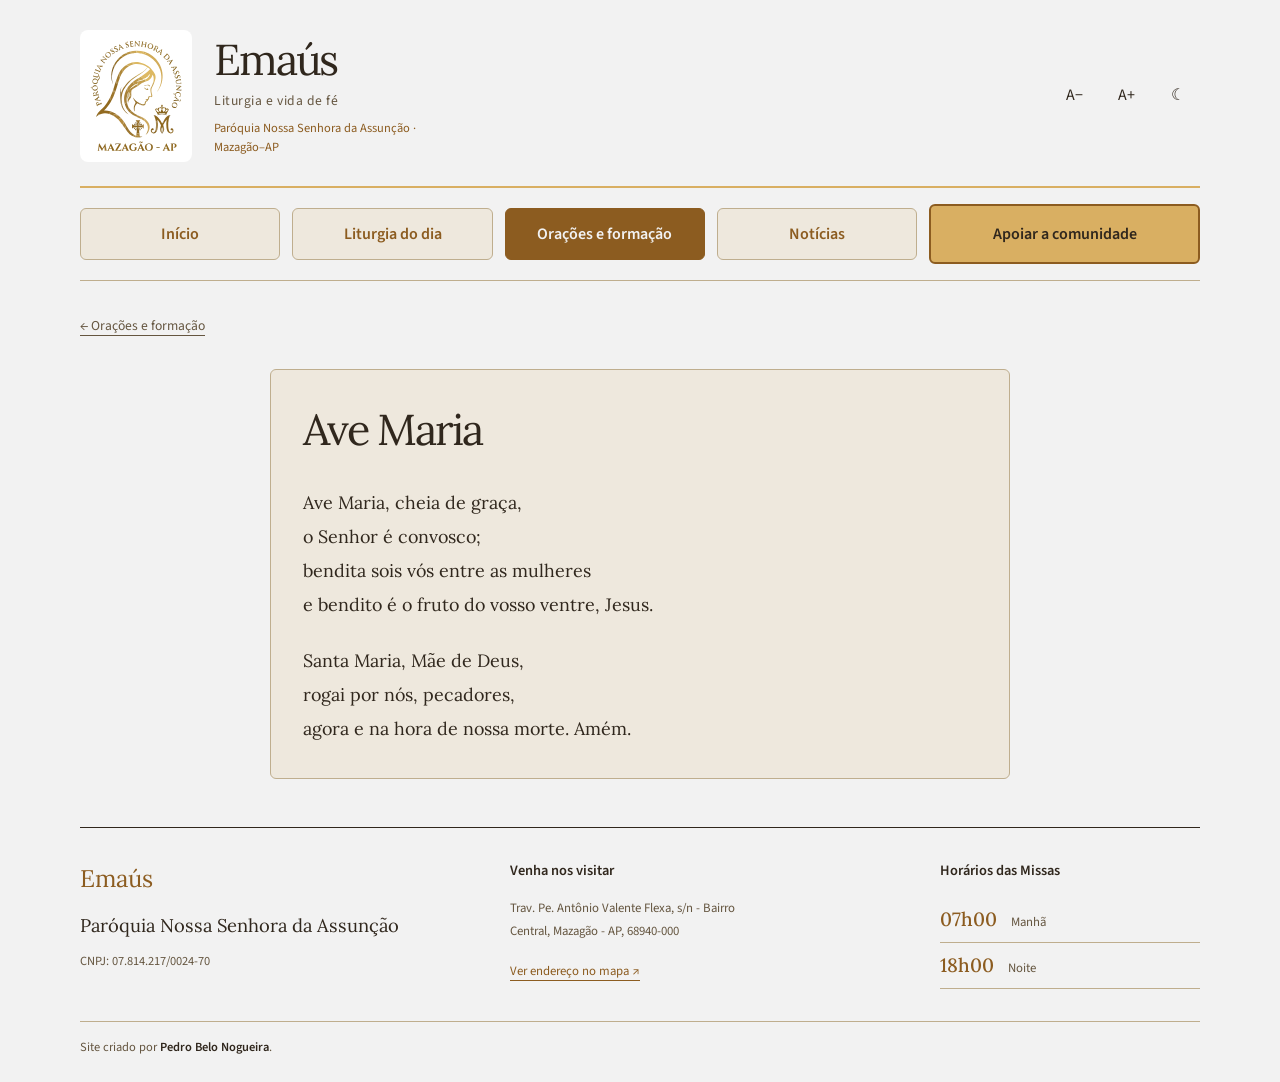
==== ave-maria.html @ 0be1c31b "mudando orações" ====
<!DOCTYPE html>
<html lang="pt-BR" data-theme="light">
<head>
<meta charset="UTF-8">
<meta name="viewport" content="width=device-width, initial-scale=1.0">
<title>Ave Maria — Emaús</title>
<link rel="preconnect" href="https://fonts.googleapis.com">
<link rel="preconnect" href="https://fonts.gstatic.com" crossorigin>
<link href="https://fonts.googleapis.com/css2?family=Lora:ital,wght@0,400;0,500;0,600;1,400&family=Source+Sans+3:wght@400;500;600&display=swap" rel="stylesheet">
<link rel="icon" type="image/svg+xml" href="assets/logo-paroquia.svg">
<link rel="stylesheet" href="styles.css?v=20261002-oracoes-1">
</head>
<body>
<a class="skip-link" href="#conteudo">Ir para o conteúdo</a>
<header class="site-header" id="inicio">
  <div class="masthead">
    <a class="wordmark" href="index.html" aria-label="Emaús, início"><img class="parish-logo" src="assets/logo-paroquia.svg" alt="Paróquia Nossa Senhora da Assunção, Mazagão–AP" width="112" height="132"><span class="brand-copy"><strong>Emaús</strong><span class="brand-subtitle">Liturgia e vida de fé</span><span class="parish-name">Paróquia Nossa Senhora da Assunção · Mazagão–AP</span></span></a>
    <div class="nav-tools" aria-label="Preferências de leitura">
      <button class="tool-btn" onclick="changeFont(-0.05)" aria-label="Diminuir fonte">A−</button>
      <button class="tool-btn" onclick="changeFont(0.05)" aria-label="Aumentar fonte">A+</button>
      <button class="tool-btn" id="themeBtn" onclick="toggleTheme()" aria-label="Ativar tema escuro" aria-pressed="false">☾</button>
    </div>
  </div>
  <nav class="site-nav" aria-label="Navegação principal"><a href="index.html">Início</a><a href="liturgia.html">Liturgia do dia</a><a href="oracoes.html" aria-current="page">Orações e formação</a><a href="noticias.html">Notícias</a><button class="nav-support" type="button" data-open-support>Apoiar a comunidade</button></nav>
</header>
<main id="conteudo" class="prayer-detail-page"><a class="back-link" href="oracoes.html">← Orações e formação</a><article class="prayer-detail"><h1>Ave Maria</h1>
        
        <div class="reading-text">
          <p>Ave Maria, cheia de graça,<br>o Senhor é convosco;<br>bendita sois vós entre as mulheres<br>e bendito é o fruto do vosso ventre, Jesus.</p>
          <p>Santa Maria, Mãe de Deus,<br>rogai por nós, pecadores,<br>agora e na hora de nossa morte. Amém.</p>
        </div>
      </article></main>
<footer class="parish-footer" id="paroquia">
  <div class="parish-footer-info"><a class="footer-mark" href="index.html">Emaús</a><h2>Paróquia Nossa Senhora da Assunção</h2><p class="parish-cnpj">CNPJ: 07.814.217/0024-70</p></div>
  <div><h3>Venha nos visitar</h3><address>Trav. Pe. Antônio Valente Flexa, s/n - Bairro Central, Mazagão - AP, 68940-000</address><a class="parish-map-link" href="https://www.google.com/maps/search/?api=1&query=Trav.%20Pe.%20Ant%C3%B4nio%20Valente%20Flexa%2C%20s%2Fn%20-%20Bairro%20Central%2C%20Mazag%C3%A3o%20-%20AP%2C%2068940-000" target="_blank" rel="noopener noreferrer">Ver endereço no mapa ↗</a></div>
  <div><h3>Horários das Missas</h3><ul class="mass-times"><li><strong>07h00</strong><span>Manhã</span></li><li><strong>18h00</strong><span>Noite</span></li></ul></div>
  <p class="site-credit">Site criado por <strong>Pedro Belo Nogueira</strong>.</p>
</footer>
<script src="js/leitura.js?v=20261002-mobile-2"></script>
<script src="js/apoio.js?v=20261002-mobile-2"></script></body>
</html>
---- styles.css ----
:root{--bg:#F2F2F2;--bg-soft:#eee8dd;--ink:#30271d;--ink-soft:#655640;--line:#BFAE8E;--accent:#8C651C;--accent-ink:#8C5C20;--brand-gold:#D9AF62;--brand-sand:#BFAE8E;--serif:'Lora',Georgia,serif;--sans:'Source Sans 3',sans-serif;--font-scale:1}
html[data-theme="dark"]{--bg:#1e1a15;--bg-soft:#2b241b;--ink:#F2F2F2;--ink-soft:#cbbc9e;--line:#69583b;--accent:#D9AF62;--accent-ink:#D9AF62;--brand-gold:#D9AF62;--brand-sand:#BFAE8E}
*{box-sizing:border-box}
html{font-size:calc(100% * var(--font-scale));scroll-padding-top:24px}
body{margin:0;background:var(--bg);color:var(--ink);font-family:var(--sans);line-height:1.6;-webkit-font-smoothing:antialiased}
a{color:inherit;text-underline-offset:5px}button{font:inherit;cursor:pointer}h1,h2,h3,h4,p{margin-top:0}h1,h2,h3{font-family:var(--serif);font-weight:400;line-height:1.3}button:focus-visible,a:focus-visible{outline:2px solid var(--accent);outline-offset:5px}[hidden]{display:none!important}
.site-header,main,footer{width:min(1120px,calc(100% - 64px));margin-inline:auto}
.skip-link{position:absolute;left:24px;top:-100px;background:var(--bg);padding:12px;z-index:5}.skip-link:focus{top:12px}
.masthead{display:flex;align-items:center;justify-content:space-between;padding:30px 0 24px}.wordmark{text-decoration:none;font:400 2.7rem/1 var(--serif);letter-spacing:-.06em}.wordmark span{display:block;font:400 .75rem/1.5 var(--sans);letter-spacing:.06em;margin-top:10px;color:var(--ink-soft)}
.nav-tools{display:flex;gap:8px}.tool-btn{border:0;background:transparent;color:var(--ink);min-width:44px;min-height:44px}.tool-btn:hover{background:var(--bg-soft)}
.site-nav{display:flex;gap:32px;border-top:1px solid var(--ink);border-bottom:1px solid var(--line);padding:13px 0}.site-nav a{text-decoration:none;font-size:.94rem}.site-nav a:hover{text-decoration:underline}
.intro{display:grid;grid-template-columns:1fr 270px;gap:64px;padding:48px 0 44px;align-items:center}h1{font-size:clamp(2.2rem,4vw,3.5rem);letter-spacing:-.045em;margin-bottom:16px}.intro>div>p:last-child{color:var(--ink-soft);font-size:1.06rem;margin-bottom:0}.devotion{border-left:1px solid var(--line);padding-left:32px}.devotion p{font-family:var(--serif);font-size:1rem;margin:12px 0 0}.devotion em{color:var(--ink-soft)}
.section{display:grid;grid-template-columns:240px minmax(0,1fr);gap:64px;padding:44px 0 52px;border-top:1px solid var(--line)}.liturgy-surface{border-top:2px solid var(--accent)}.section-margin h2{font-size:1.45rem;margin-bottom:10px}.section-margin p{font-size:.85rem;color:var(--ink-soft)}.reading-content{max-width:700px;min-width:0}.liturgia-header{margin-bottom:32px}.lit-eyebrow{display:flex;align-items:center;gap:8px;color:var(--ink-soft);font-size:.85rem;margin-bottom:8px}.lit-dot{width:8px;height:8px;border-radius:50%;background:var(--cor-liturgica,var(--accent));border:1px solid var(--ink-soft)}.lit-date{color:var(--ink-soft);font-size:.85rem;margin-bottom:12px}.lit-celebration{font-size:clamp(1.6rem,3vw,2.1rem);margin-bottom:14px}.lit-note{color:var(--ink-soft);font-size:.95rem;margin-bottom:0}
.reading-block{border-top:1px solid var(--line);padding:26px 0 8px;margin-bottom:24px}.reading-heading{font-family:var(--sans);font-size:.86rem;font-weight:600;color:var(--accent-ink);border-left:3px solid var(--cor-liturgica,var(--accent));padding-left:12px;margin-bottom:10px}.reading-ref{font-size:.86rem;color:var(--ink-soft);margin-bottom:18px}.reading-text{font:400 1.12rem/1.9 var(--serif)}.reading-text p{margin:0 0 1.2em}.salmo-refrao{font-weight:600}.editorial-note h3{font-size:1.35rem;margin-bottom:14px}.editorial-note p{max-width:570px;color:var(--ink-soft);margin-bottom:14px}.small-note{font-size:.82rem}
footer{display:flex;align-items:baseline;gap:24px;border-top:1px solid var(--ink);padding:26px 0 40px;color:var(--ink-soft);font-size:.8rem}.footer-mark{font-family:var(--serif);font-size:1.5rem;text-decoration:none;color:var(--ink)}footer p{margin:0}footer>span{margin-left:auto}
@media(max-width:900px){.section{grid-template-columns:180px minmax(0,1fr);gap:32px}.intro{gap:32px;grid-template-columns:1fr 220px}}
@media(max-width:600px){.site-header,main,footer{width:calc(100% - 40px)}.masthead{padding:24px 0 20px}.wordmark{font-size:2.25rem}.nav-tools{gap:0}.site-nav{gap:10px 22px;flex-wrap:wrap;padding:12px 0}.site-nav a{font-size:.86rem;min-height:32px;display:flex;align-items:center}.intro{grid-template-columns:1fr;gap:28px;padding:32px 0}.devotion{display:flex;align-items:center;gap:16px;border-left:0;border-top:1px solid var(--line);padding:20px 0 0}.devotion p{margin:0;font-size:.9rem}.section{grid-template-columns:1fr;gap:24px;padding:32px 0}.section-margin{display:grid;grid-template-columns:24px 1fr;gap:0 10px}.section-margin h2{font-size:1.3rem;margin:0}.section-margin h2 br{display:none}.section-margin p{grid-column:2;margin:4px 0 0}.reading-text{font-size:1.06rem}footer{flex-wrap:wrap;gap:8px 20px}footer>span{width:100%;margin:0}}

/* Prévias de notícias: manchete principal e chamadas secundárias. */
.news-section {
  grid-template-columns: 1fr;
  gap: 24px;
}
.news-section .section-margin {
  display: grid;
  grid-template-columns: 24px 1fr;
  gap: 0 10px;
}
.news-section .section-margin h2 { margin-bottom: 4px; }
.news-section .section-margin > p { grid-column: 2; margin-bottom: 0; }
.news-content { min-width: 0; }
.news-edition {
  display: flex;
  justify-content: space-between;
  gap: 12px 24px;
  flex-wrap: wrap;
  border-top: 2px solid var(--accent);
  padding: 14px 0 24px;
  font-size: .8rem;
  color: var(--ink-soft);
}
.news-edition > span { color: var(--accent-ink); font-weight: 600; }
.news-edition p { margin: 0; }
.news-grid { display: grid; grid-template-columns: 1.2fr 1fr; gap: 40px; }
.news-lead { padding-right: 40px; border-right: 1px solid var(--line); }
.news-lead h3 { font-size: clamp(1.65rem, 2.8vw, 2.35rem); letter-spacing: -.025em; margin-bottom: 18px; }
.news-grid h3 a { text-decoration: none; }
.news-grid h3 a:hover { text-decoration: underline; text-decoration-thickness: 1px; }
.news-summary { color: var(--ink-soft); font-size: 1rem; line-height: 1.7; margin-bottom: 18px; }
.news-meta { color: var(--ink-soft); font-size: .78rem; margin-bottom: 0; }
.news-meta span { padding-inline: 5px; }
.news-read { display: inline-flex; align-items: center; gap: 16px; min-height: 44px; margin-top: 22px; color: var(--accent-ink); font-size: .9rem; }
.news-brief + .news-brief { border-top: 1px solid var(--line); margin-top: 24px; padding-top: 24px; }
.news-brief h3 { font-size: 1.3rem; margin-bottom: 10px; }
.news-brief .news-summary { font-size: .9rem; margin-bottom: 12px; }
.news-footer { display: flex; flex-wrap: wrap; justify-content: space-between; align-items: center; gap: 8px 24px; border-top: 1px solid var(--line); margin-top: 30px; padding-top: 16px; font-size: .8rem; }
.news-footer p { margin: 0; color: var(--ink-soft); }
.news-footer a { color: var(--accent-ink); min-height: 44px; display: inline-flex; align-items: center; gap: 10px; }
@media (max-width: 760px) {
  .news-grid { grid-template-columns: 1fr; gap: 26px; }
  .news-lead { border-right: 0; border-bottom: 1px solid var(--line); padding: 0 0 24px; }
  .news-lead h3 { max-width: 30ch; }
  .news-brief h3 { font-size: 1.2rem; }
}

/* Imagens das reportagens, com proporção reservada para evitar saltos. */
.news-image { margin: 0 0 20px; }
.news-image img { display: block; width: 100%; height: auto; aspect-ratio: 750 / 422; object-fit: cover; }
.news-image figcaption { font-size: .68rem; color: var(--ink-soft); margin-top: 5px; }
.news-brief { display: flow-root; }
.news-brief .news-image { float: right; width: 34%; max-width: 150px; margin: 0 0 12px 20px; }
.news-brief .news-image img { aspect-ratio: 750 / 422; }
@media (max-width: 380px) {
  .news-brief .news-image { width: 100px; margin-left: 12px; }
}

/* Prévias na página inicial e página de leitura das orações. */
.prayer-previews { display: grid; grid-template-columns: repeat(3, minmax(0, 1fr)); gap: 24px; }
.prayer-preview { display: flex; flex-direction: column; text-decoration: none; border-top: 1px solid var(--line); padding-top: 18px; }
.prayer-preview h3 { font-size: 1.2rem; margin-bottom: 12px; }
.prayer-preview p { color: var(--ink-soft); font: italic .94rem/1.7 var(--serif); }
.prayer-preview > span { margin-top: auto; padding-block: 10px; font-size: .84rem; color: var(--accent-ink); }
.prayer-preview:hover h3 { text-decoration: underline; text-underline-offset: 5px; }
.prayer-more { display: inline-flex; gap: 12px; align-items: center; min-height: 44px; margin-top: 24px; color: var(--accent-ink); font-size: .9rem; }
.site-nav [aria-current="page"] { text-decoration: underline; text-underline-offset: 6px; }
.prayers-intro { padding: 32px 0 40px; }
.back-link { display: inline-block; color: var(--ink-soft); font-size: .85rem; margin-bottom: 32px; }
.prayers-intro > p:last-child { color: var(--ink-soft); margin: 0; }
.prayers-layout { display: grid; grid-template-columns: 240px minmax(0, 1fr); gap: 64px; border-top: 2px solid var(--accent); padding: 36px 0 52px; }
.prayers-index { align-self: start; position: sticky; top: 24px; }
.prayers-index a { display: block; padding: 10px 0; text-decoration: none; border-bottom: 1px solid var(--line); font-size: .94rem; }
.prayers-index a:hover { text-decoration: underline; }
.prayers-content { max-width: 700px; min-width: 0; }
.prayer-full { padding: 36px 0 20px; border-top: 1px solid var(--line); }
.prayer-full:first-child { border: 0; padding-top: 0; }
.prayer-full h2 { font-size: 2rem; margin-bottom: 24px; }
@media (max-width: 900px) {
  .prayer-previews { grid-template-columns: 1fr; gap: 16px; }
  .prayer-preview p { margin-bottom: 8px; }
  .prayers-layout { grid-template-columns: 180px minmax(0, 1fr); gap: 32px; }
}
@media (max-width: 600px) {
  .prayers-layout { grid-template-columns: 1fr; gap: 32px; padding-top: 24px; }
  .prayers-index { position: static; }
  .prayers-index a { min-height: 44px; }
  .prayers-intro { padding-block: 24px 32px; }
  .prayer-full h2 { font-size: 1.65rem; }
}

/* Guias de formação: etapas visíveis e detalhes de consulta. */
.formation-shortcuts { display: flex; flex-wrap: wrap; gap: 8px 24px; margin: 16px 0; }
.formation-shortcuts a { min-height: 44px; display: inline-flex; align-items: center; color: var(--accent-ink); font-size: .9rem; }
.formation-guide { line-height: 1.8; }
.formation-guide > h3 { font-size: 1.3rem; margin: 32px 0 16px; }
.guide-steps { padding-left: 24px; }
.guide-steps > li { padding-left: 8px; margin-bottom: 20px; }
.guide-steps > li::marker { color: var(--accent-ink); font-weight: 600; }
.guide-steps strong { color: var(--ink); }
.guide-note { border-left: 2px solid var(--line); padding-left: 18px; color: var(--ink-soft); font-size: .93rem; }
.guide-disclosures { margin: 20px 0 28px; }
.guide-disclosures details { border-bottom: 1px solid var(--line); }
.guide-disclosures summary { cursor: pointer; padding: 15px 0; font-weight: 600; line-height: 1.5; }
.guide-disclosures summary::marker { color: var(--accent-ink); }
.guide-disclosures summary span { display: block; margin: 4px 0 0 20px; color: var(--ink-soft); font-size: .82rem; font-weight: 400; }
.guide-disclosures summary:focus-visible { outline: 2px solid var(--accent); outline-offset: 3px; }
.guide-disclosures details > p, .guide-disclosures details > ol { margin: 0 0 20px; }
.guide-disclosures details > ol { padding-left: 28px; }
.guide-disclosures li { margin-bottom: 8px; }
.guide-sources { font-size: .8rem; color: var(--ink-soft); margin-top: 28px; }
.mass-steps h3 { font-size: 1.25rem; margin-bottom: 12px; }
.mass-steps > li { margin-bottom: 30px; }
.participation-tip { font-size: .93rem; color: var(--ink-soft); }

/* Chamadas da página inicial. */
.home-primary { display: inline-flex; align-items: center; min-height: 48px; margin-top: 20px; color: var(--accent-ink); font-weight: 600; } .home-primary:focus-visible { outline: 2px solid var(--accent); outline-offset: 5px; }


/* Prévias de conteúdo na página inicial. */
.preview-more { display: inline-flex; align-items: center; min-height: 48px; gap: 12px; margin-top: 24px; color: var(--accent-ink); font-weight: 600; }
.preview-excerpt { font: 1.15rem/1.85 var(--serif); max-width: 60ch; color: var(--ink-soft); }
.liturgy-preview { border-left: 3px solid var(--cor-liturgica, var(--accent)); padding-left: 24px; margin-top: 24px; }
.liturgy-preview h3 { font-size: 1.3rem; }

/* Homenagem diária, com nome abaixo da imagem também no celular. */
.intro { grid-template-columns: minmax(0, 1fr) minmax(300px, 380px); }
.saint-tribute { display: block; padding-left: 32px; }
.saint-tribute .saint-date { font-family: var(--sans); font-size: .8rem; color: var(--ink-soft); margin: 0 0 16px; }
.saint-figure { margin: 0; }
.saint-portrait { display: block; width: 100%; height: auto; aspect-ratio: 600 / 338; object-fit: contain; background: var(--line); }
.saint-portrait[hidden], .saint-source[hidden] { display: none; }
.saint-figure h2 { font-size: 1.45rem; margin: 18px 0 8px; }
.saint-figure p { font-size: .95rem; color: var(--ink-soft); margin: 0; }
.saint-credit { display: block; color: var(--ink-soft); font-size: .65rem; margin-top: 12px; }
.saint-source { display: inline-flex; align-items: center; min-height: 44px; font-size: .8rem; color: var(--accent-ink); }
@media (max-width: 760px) { .intro { grid-template-columns: 1fr; } .saint-tribute { padding: 24px 0 0; border-left: 0; border-top: 1px solid var(--line); } .saint-figure { max-width: 420px; } }

/* Entrada acolhedora e prévias compactas. */
.home-shortcuts { display: flex; flex-wrap: wrap; gap: 8px 24px; padding-top: 16px; }
.home-shortcuts a { display: inline-flex; align-items: center; min-height: 44px; color: var(--accent-ink); font-size: .85rem; }
.home-page .intro { grid-template-columns: minmax(0, 1fr) minmax(360px, 480px); gap: 48px; padding-block: 32px; }
.home-page .saint-tribute { padding: 24px; background: var(--bg-soft); border: 1px solid var(--line); }
.home-page .saint-portrait { aspect-ratio: 4 / 3; max-height: 320px; background: transparent; }
.home-page .saint-figure h2 { font-size: clamp(1.5rem, 2.6vw, 2rem); }
.home-page .saint-figure p { font-family: var(--sans); line-height: 1.65; }
.home-page .saint-source { font-weight: 600; font-size: .95rem; margin-top: 8px; }
.home-page .preview-more { padding: 12px 20px; background: var(--accent-ink); color: var(--bg); text-decoration: none; border-radius: 3px; }
.home-page .liturgy-preview { padding: 24px 28px; border-left-width: 4px; background: var(--bg-soft); }
.home-page .preview-excerpt { margin: 16px 0 0; font-size: clamp(1.15rem, 2.4vw, 1.4rem); color: var(--ink); }
.home-page .news-brief h3 { font-size: 1.2rem; }
.home-page .news-lead h3 { font-size: clamp(1.4rem, 2.5vw, 1.9rem); margin-bottom: 12px; }
.home-page .news-lead .news-image { max-width: 480px; margin-bottom: 16px; }
@media (max-width: 900px) {
  .home-page .intro { grid-template-columns: minmax(0, 1fr) minmax(300px, 1fr); gap: 24px; }
}
@media (max-width: 760px) {
  .home-page .intro { display: flex; flex-direction: column; align-items: stretch; gap: 20px; padding: 16px 0 24px; }
  .home-page .saint-tribute { order: -1; padding: 18px; }
  .home-page .saint-figure { max-width: none; }
  .home-page .saint-portrait { aspect-ratio: 16 / 9; max-height: 240px; }
  .home-page .saint-date { margin-bottom: 10px; }
  .home-page .saint-figure h2 { margin-top: 12px; }
  .home-page .home-welcome h1 { font-size: 1.8rem; margin-bottom: 8px; }
  .home-page .home-primary { margin-top: 0; }
  .home-page .section { padding-block: 24px; gap: 16px; }
  .home-page .liturgia-header { margin-bottom: 16px; }
  .home-page .liturgy-preview { padding: 18px; margin-top: 16px; }
  .home-page .preview-more { margin-top: 18px; }
  .home-page .prayer-previews { gap: 12px; }
  .home-page .prayer-preview { padding-top: 12px; }
  .home-page .prayer-preview h3 { margin-bottom: 8px; }
  .home-page .home-shortcuts { gap: 0 18px; padding-top: 8px; }
}

/* Identidade da Paróquia Nossa Senhora da Assunção. */
.wordmark { display: flex; align-items: center; gap: 22px; min-width: 0; }
.parish-logo { display: block; width: 112px; height: 132px; object-fit: contain; background: #fff; padding: 6px; border-radius: 8px; flex-shrink: 0; }
.wordmark .brand-copy { display: block; margin: 0; letter-spacing: normal; }
.brand-copy strong { display: block; font: 400 2.7rem/1.15 var(--serif); letter-spacing: -.05em; color: var(--ink); }
.wordmark .brand-subtitle { font: .85rem/1.5 var(--sans); margin-top: 6px; letter-spacing: .04em; }
.wordmark .parish-name { font: .78rem/1.5 var(--sans); margin-top: 8px; max-width: 38ch; color: var(--accent-ink); letter-spacing: normal; }
.site-nav { border-top-color: var(--accent); }
.site-nav [aria-current="page"] { color: var(--accent-ink); font-weight: 600; }
.home-page .saint-tribute { border-top: 3px solid var(--brand-gold); }
.home-page .liturgy-preview { border-left-color: var(--cor-liturgica, var(--brand-gold)); }
.home-page .preview-more:hover { background: var(--accent); }
html[data-theme="dark"] .home-page .preview-more { color: #1e1a15; }
html[data-theme="dark"] .parish-logo { box-shadow: 0 0 0 1px var(--line); }
@media (max-width: 600px) {
 .masthead { gap: 12px; padding-block: 18px; }
 .wordmark { gap: 12px; flex: 1; }
 .parish-logo { width: 76px; height: 90px; padding: 4px; }
 .brand-copy strong { font-size: 1.9rem; }
 .wordmark .brand-subtitle { font-size: .72rem; margin-top: 4px; }
 .wordmark .parish-name { font-size: .68rem; margin-top: 5px; max-width: 28ch; }
 .nav-tools { flex-wrap: wrap; width: 44px; flex-shrink: 0; }
}

/* Apoio via Pix em janela modal. */
.support-trigger { border: 0; background: transparent; color: var(--accent-ink); font: inherit; cursor: pointer; }
.site-nav .support-trigger { font-size: .94rem; padding: 0; text-align: left; }
.site-nav .support-trigger:hover { text-decoration: underline; }
.support-open { overflow: hidden; }
.support-dialog { padding: 0; border: 1px solid var(--line); border-radius: 12px; width: min(900px, calc(100% - 32px)); max-height: calc(100dvh - 40px); background: var(--bg); color: var(--ink); overflow: auto; }
.support-dialog::backdrop { background: rgb(0 0 0 / .7); backdrop-filter: blur(5px); }
.support-panel { display: grid; grid-template-columns: .85fr 1.15fr; position: relative; }
.support-close { position: absolute; top: 12px; right: 12px; z-index: 1; width: 44px; height: 44px; font-size: 1.8rem; color: var(--ink); background: var(--bg); border: 1px solid var(--line); border-radius: 50%; }
.support-photo { background: var(--bg-soft); min-height: 440px; display: grid; align-items: center; }
.support-photo > img { display: block; width: 100%; height: 100%; object-fit: cover; }
.support-photo-placeholder { display: flex; flex-direction: column; align-items: center; gap: 16px; text-align: center; padding: 32px; color: var(--accent-ink); }
.support-photo-placeholder img { width: min(220px, 100%); background: white; border-radius: 8px; }
.support-photo-placeholder span { font: 1.3rem/1.5 var(--serif); }
.support-details { padding: 56px 32px 28px; }
.support-details h2 { font-size: 1.8rem; margin-bottom: 16px; }
.support-details > p { color: var(--ink-soft); }
.support-payment { display: flex; flex-wrap: wrap; align-items: center; gap: 20px; margin-block: 24px; }
.support-qr { width: 180px; height: 180px; background: #fff; flex-shrink: 0; }
.support-label { display: block; font-size: .8rem; color: var(--ink-soft); margin-bottom: 6px; }
.support-key { display: block; font-size: 1.15rem; user-select: all; overflow-wrap: anywhere; }
.support-copy, .support-copy-payload { display: block; width: 100%; min-height: 44px; margin-top: 10px; padding: 10px 14px; border: 1px solid var(--accent-ink); border-radius: 4px; background: var(--accent-ink); color: var(--bg); }
.support-copy-payload { background: transparent; color: var(--accent-ink); }
.support-copy-status { font-size: .85rem; margin: 8px 0 0; color: var(--accent-ink); }
.support-recipient strong { display: block; font-size: .95rem; overflow-wrap: anywhere; }
@media(max-width:600px) {
 .support-panel { grid-template-columns: 1fr; }
 .support-photo { min-height: 0; max-height: 220px; overflow: hidden; }
 .support-photo-placeholder { padding: 20px 60px; gap: 8px; }
 .support-photo-placeholder img { width: 80px; }
 .support-photo-placeholder span { font-size: 1rem; }
 .support-details { padding: 24px; }
 .support-details h2 { font-size: 1.5rem; }
 .site-nav .support-trigger { font-size: .86rem; min-height: 32px; }
 .support-qr { width: 160px; height: 160px; }
}

/* Informações da comunidade e autoria do site. */
.parish-footer { display: grid; grid-template-columns: 1.2fr 1.2fr .8fr; gap: 28px 40px; align-items: start; padding-block: 32px 24px; }
.parish-footer .footer-mark { display: inline-block; margin-bottom: 16px; color: var(--accent-ink); }
.parish-footer h2 { font-size: 1.15rem; color: var(--ink); margin-bottom: 10px; }
.parish-footer h3 { font: 600 .9rem/1.5 var(--sans); color: var(--ink); margin-bottom: 16px; }
.parish-footer p { margin-bottom: 10px; }
.parish-footer address { font-style: normal; line-height: 1.8; max-width: 38ch; }
.parish-footer .parish-cnpj { font-size: .78rem; margin-top: 14px; }
.parish-map-link { display: inline-flex; align-items: center; min-height: 44px; color: var(--accent-ink); margin-top: 6px; }
.mass-times { list-style: none; padding: 0; margin: 0; }
.mass-times li { display: flex; align-items: baseline; gap: 14px; padding-block: 8px; border-bottom: 1px solid var(--line); }
.mass-times strong { color: var(--accent-ink); font: 500 1.2rem/1.5 var(--serif); }
.parish-footer .site-credit { grid-column: 1 / -1; margin: 0; padding-top: 16px; border-top: 1px solid var(--line); font-size: .78rem; }
.site-credit strong { font-weight: 600; color: var(--ink); }
@media(max-width:760px) { .parish-footer { grid-template-columns: 1fr 1fr; gap: 24px; } .parish-footer-info { grid-column: 1 / -1; } }
@media(max-width:480px) { .parish-footer { grid-template-columns: 1fr; } }

/* Navegação principal em destaque. */
.site-nav { display: grid; grid-template-columns: repeat(4, minmax(0, 1fr)); gap: 12px; padding: 16px 0; border-top: 2px solid var(--brand-gold); border-bottom: 1px solid var(--line); }
.site-nav a { display: flex; justify-content: center; align-items: center; min-height: 52px; padding: 12px 16px; border: 1px solid var(--line); border-radius: 6px; background: var(--bg-soft); color: var(--accent-ink); font-size: 1rem; font-weight: 600; text-align: center; text-decoration: none; line-height: 1.4; }
.site-nav a:hover { border-color: var(--accent-ink); text-decoration: underline; }
.site-nav a[aria-current="page"] { background: var(--accent-ink); color: var(--bg); border-color: var(--accent-ink); text-decoration: none; }
@media(max-width:600px) { .site-nav { grid-template-columns: repeat(2, minmax(0, 1fr)); gap: 8px; padding-block: 12px; } .site-nav a { min-height: 48px; font-size: .94rem; padding: 10px 8px; } }

/* Apoio em destaque, abaixo dos quatro menus no celular. */
.site-nav { grid-template-columns: repeat(4, minmax(0, 1fr)) minmax(200px, 1.35fr); align-items: center; }
.nav-support { display: flex; align-items: center; justify-content: center; min-height: 60px; padding: 14px 20px; border: 2px solid var(--accent-ink); border-radius: 6px; background: var(--brand-gold); color: #30271d; font: 600 1rem/1.4 var(--sans); text-align: center; cursor: pointer; }
.nav-support:hover { box-shadow: 0 0 0 2px var(--brand-sand); }
@media(max-width:900px) {
 .site-nav { grid-template-columns: repeat(4, minmax(0, 1fr)); }
 .nav-support { grid-column: 1 / -1; justify-self: center; width: min(360px, 100%); }
}
@media(max-width:600px) {
 .site-nav { grid-template-columns: repeat(2, minmax(0, 1fr)); }
 .nav-support { width: min(340px, 100%); min-height: 60px; margin-top: 4px; font-size: 1.05rem; }
}

/* Leituras completas em blocos separados, como a prévia do início. */
.liturgy-page #liturgiaCards { display: grid; gap: 24px; }
.liturgy-page .reading-block { background: var(--bg-soft); border: 1px solid var(--line); border-left: 4px solid var(--cor-liturgica, var(--brand-gold)); border-radius: 6px; padding: 28px; margin: 0; min-width: 0; }
.liturgy-page .reading-heading { font-size: 1rem; margin-bottom: 14px; border-left: 0; padding-left: 0; }
.liturgy-page .reading-ref { margin-bottom: 20px; }
.liturgy-page .reading-text > p:last-child { margin-bottom: 0; }
@media(max-width:600px) {
 .liturgy-page #liturgiaCards { gap: 18px; }
 .liturgy-page .reading-block { padding: 20px 18px; }
}

@media(max-width:600px) { .section-margin { display: block; } .section-margin h2 { margin: 0; } }

/* Catálogo de orações e páginas individuais. */
.prayer-catalog, .prayer-detail-page { padding-block: 32px 48px; }
.prayer-catalog > section { margin-top: 32px; }
.prayer-catalog > section > h2 { font-size: 1.3rem; margin-bottom: 20px; }
.prayer-choice-grid { display: grid; grid-template-columns: repeat(3, minmax(0, 1fr)); gap: 18px; }
.prayer-choice { display: flex; align-items: center; justify-content: space-between; gap: 20px; padding: 24px; min-height: 100px; border: 1px solid var(--line); border-left: 4px solid var(--brand-gold); border-radius: 6px; background: var(--bg-soft); text-decoration: none; }
.prayer-choice h2 { font-size: 1.3rem; margin: 0; }
.prayer-choice > span { color: var(--accent-ink); font-size: 1.3rem; }
.prayer-choice:hover { border-color: var(--accent-ink); }
.prayer-choice:hover h2 { text-decoration: underline; }
.prayer-detail { max-width: 740px; margin-inline: auto; padding: 32px; background: var(--bg-soft); border: 1px solid var(--line); border-radius: 6px; }
.prayer-detail h1 { font-size: clamp(1.8rem, 4vw, 2.7rem); margin-bottom: 28px; }
.prayer-detail .reading-text > p:last-child { margin-bottom: 0; }
@media(max-width:760px) { .prayer-choice-grid { grid-template-columns: repeat(2, minmax(0, 1fr)); } }
@media(max-width:480px) { .prayer-choice-grid { grid-template-columns: 1fr; gap: 12px; } .prayer-choice { min-height: 80px; padding: 20px; } .prayer-detail { padding: 24px 18px; } }
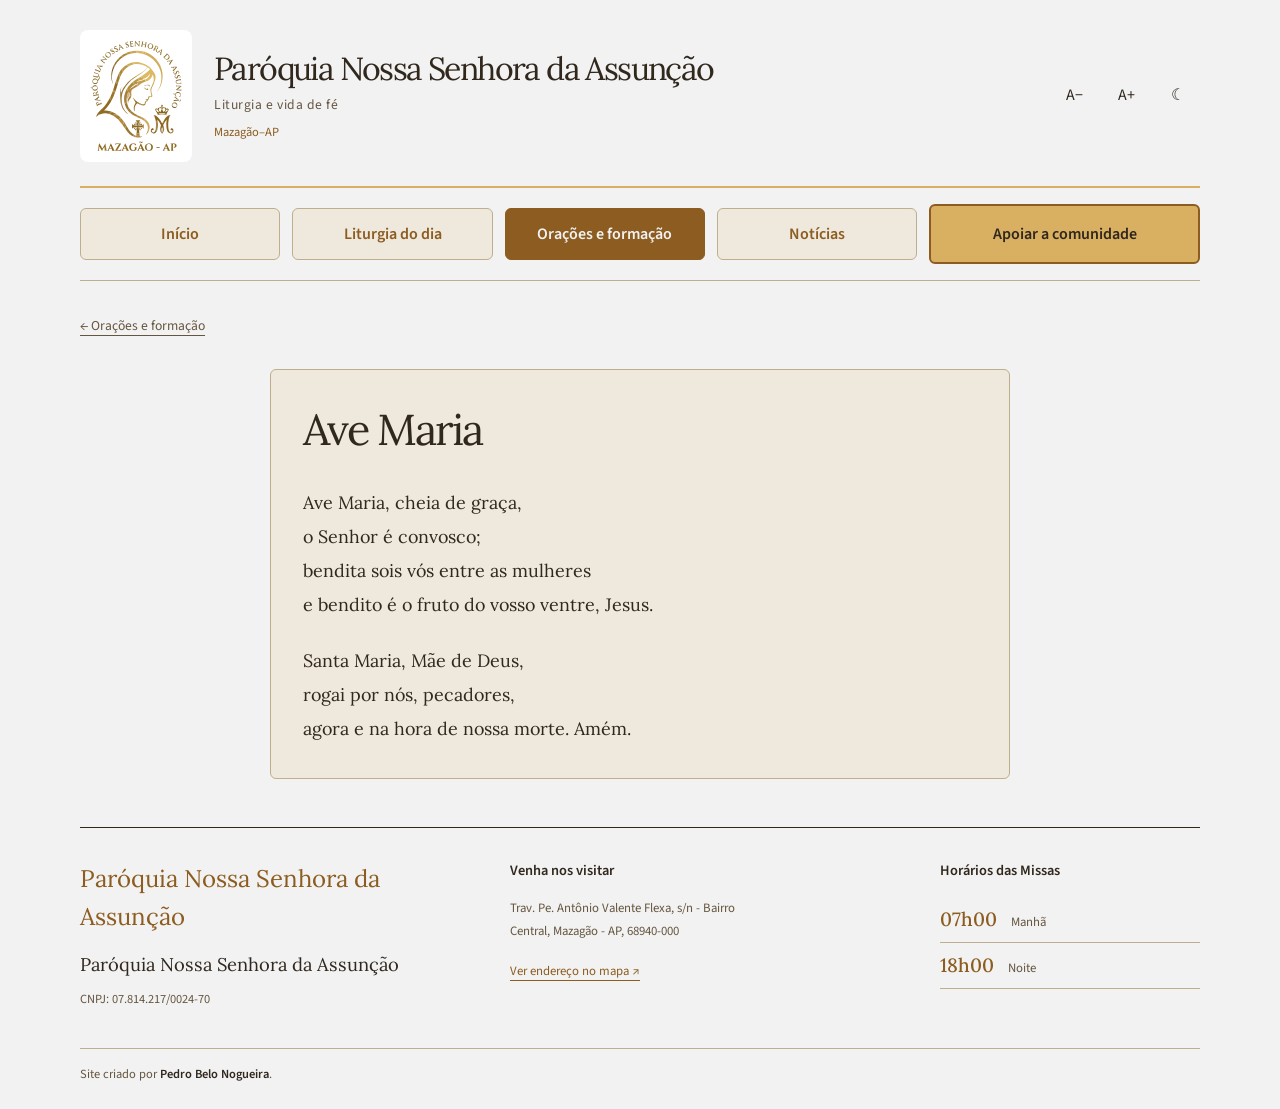
==== commit 0c60086b: "Substitui Emaús pelo nome da Paróquia Nossa Senhora da Assunção" ====
--- a/ave-maria.html
+++ b/ave-maria.html
@@ -3,7 +3,7 @@
 <head>
 <meta charset="UTF-8">
 <meta name="viewport" content="width=device-width, initial-scale=1.0">
-<title>Ave Maria — Emaús</title>
+<title>Ave Maria — Paróquia Nossa Senhora da Assunção</title>
 <link rel="preconnect" href="https://fonts.googleapis.com">
 <link rel="preconnect" href="https://fonts.gstatic.com" crossorigin>
 <link href="https://fonts.googleapis.com/css2?family=Lora:ital,wght@0,400;0,500;0,600;1,400&family=Source+Sans+3:wght@400;500;600&display=swap" rel="stylesheet">
@@ -14,7 +14,7 @@
 <a class="skip-link" href="#conteudo">Ir para o conteúdo</a>
 <header class="site-header" id="inicio">
   <div class="masthead">
-    <a class="wordmark" href="index.html" aria-label="Emaús, início"><img class="parish-logo" src="assets/logo-paroquia.svg" alt="Paróquia Nossa Senhora da Assunção, Mazagão–AP" width="112" height="132"><span class="brand-copy"><strong>Emaús</strong><span class="brand-subtitle">Liturgia e vida de fé</span><span class="parish-name">Paróquia Nossa Senhora da Assunção · Mazagão–AP</span></span></a>
+    <a class="wordmark" href="index.html" aria-label="Paróquia Nossa Senhora da Assunção, início"><img class="parish-logo" src="assets/logo-paroquia.svg" alt="Paróquia Nossa Senhora da Assunção, Mazagão–AP" width="112" height="132"><span class="brand-copy"><strong>Paróquia Nossa Senhora da Assunção</strong><span class="brand-subtitle">Liturgia e vida de fé</span><span class="parish-name">Mazagão–AP</span></span></a>
     <div class="nav-tools" aria-label="Preferências de leitura">
       <button class="tool-btn" onclick="changeFont(-0.05)" aria-label="Diminuir fonte">A−</button>
       <button class="tool-btn" onclick="changeFont(0.05)" aria-label="Aumentar fonte">A+</button>
@@ -31,7 +31,7 @@
         </div>
       </article></main>
 <footer class="parish-footer" id="paroquia">
-  <div class="parish-footer-info"><a class="footer-mark" href="index.html">Emaús</a><h2>Paróquia Nossa Senhora da Assunção</h2><p class="parish-cnpj">CNPJ: 07.814.217/0024-70</p></div>
+  <div class="parish-footer-info"><a class="footer-mark" href="index.html">Paróquia Nossa Senhora da Assunção</a><h2>Paróquia Nossa Senhora da Assunção</h2><p class="parish-cnpj">CNPJ: 07.814.217/0024-70</p></div>
   <div><h3>Venha nos visitar</h3><address>Trav. Pe. Antônio Valente Flexa, s/n - Bairro Central, Mazagão - AP, 68940-000</address><a class="parish-map-link" href="https://www.google.com/maps/search/?api=1&query=Trav.%20Pe.%20Ant%C3%B4nio%20Valente%20Flexa%2C%20s%2Fn%20-%20Bairro%20Central%2C%20Mazag%C3%A3o%20-%20AP%2C%2068940-000" target="_blank" rel="noopener noreferrer">Ver endereço no mapa ↗</a></div>
   <div><h3>Horários das Missas</h3><ul class="mass-times"><li><strong>07h00</strong><span>Manhã</span></li><li><strong>18h00</strong><span>Noite</span></li></ul></div>
   <p class="site-credit">Site criado por <strong>Pedro Belo Nogueira</strong>.</p>
--- a/styles.css
+++ b/styles.css
@@ -195,7 +195,7 @@
 .wordmark { display: flex; align-items: center; gap: 22px; min-width: 0; }
 .parish-logo { display: block; width: 112px; height: 132px; object-fit: contain; background: #fff; padding: 6px; border-radius: 8px; flex-shrink: 0; }
 .wordmark .brand-copy { display: block; margin: 0; letter-spacing: normal; }
-.brand-copy strong { display: block; font: 400 2.7rem/1.15 var(--serif); letter-spacing: -.05em; color: var(--ink); }
+.brand-copy strong { display: block; max-width: 25ch; font: 400 2rem/1.2 var(--serif); letter-spacing: -.05em; color: var(--ink); }
 .wordmark .brand-subtitle { font: .85rem/1.5 var(--sans); margin-top: 6px; letter-spacing: .04em; }
 .wordmark .parish-name { font: .78rem/1.5 var(--sans); margin-top: 8px; max-width: 38ch; color: var(--accent-ink); letter-spacing: normal; }
 .site-nav { border-top-color: var(--accent); }
@@ -209,7 +209,7 @@
  .masthead { gap: 12px; padding-block: 18px; }
  .wordmark { gap: 12px; flex: 1; }
  .parish-logo { width: 76px; height: 90px; padding: 4px; }
- .brand-copy strong { font-size: 1.9rem; }
+ .brand-copy strong { font-size: 1.35rem; }
  .wordmark .brand-subtitle { font-size: .72rem; margin-top: 4px; }
  .wordmark .parish-name { font-size: .68rem; margin-top: 5px; max-width: 28ch; }
  .nav-tools { flex-wrap: wrap; width: 44px; flex-shrink: 0; }
